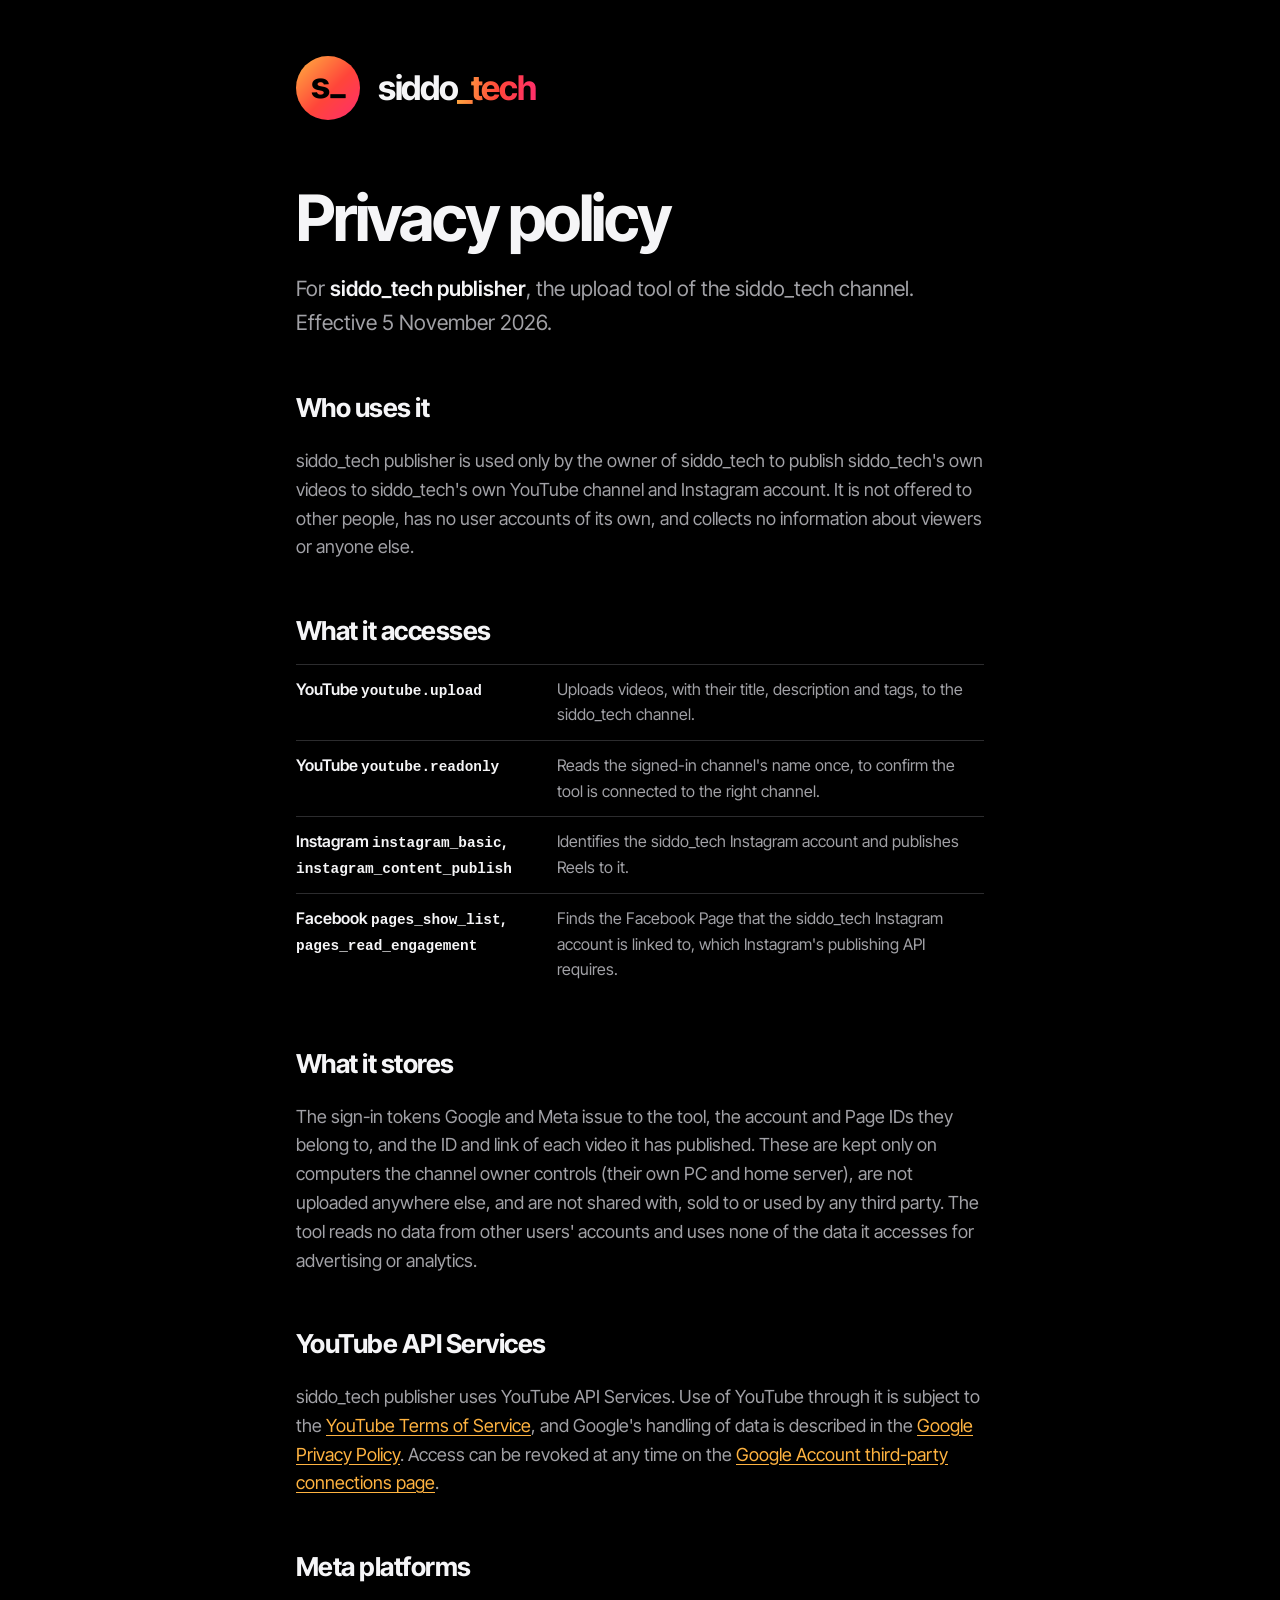
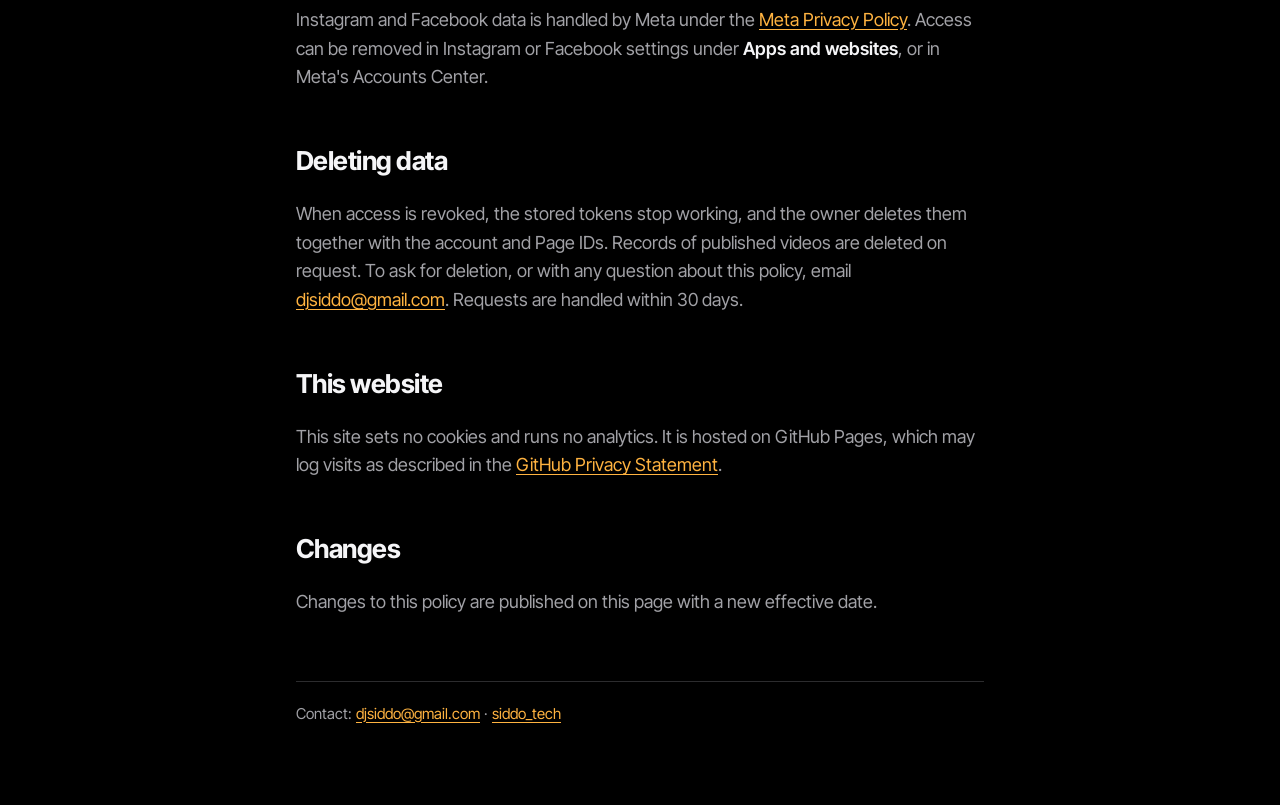
==== privacy.html @ ca2aaaca "siddo_tech homepage and privacy policy Co-Authored-By: Claude Opus 5.5 <noreply@anthropic.com>" ====
<!doctype html>
<html lang="en">
<head>
  <meta charset="utf-8">
  <meta name="viewport" content="width=device-width, initial-scale=1">
  <title>Privacy policy · siddo_tech</title>
  <meta name="description" content="Privacy policy for siddo_tech publisher, the siddo_tech channel's upload tool.">
  <link rel="icon" href="favicon.png">
  <link rel="stylesheet" href="style.css">
</head>
<body>
<main>
  <a class="lockup" href="./"><img src="avatar.png" alt=""><span class="wm">siddo<span>_tech</span></span></a>

  <h1>Privacy policy</h1>
  <p class="lede">For <strong>siddo_tech publisher</strong>, the upload tool of the siddo_tech channel. Effective 5 November 2026.</p>

  <h2>Who uses it</h2>
  <p>siddo_tech publisher is used only by the owner of siddo_tech to publish siddo_tech's own videos to siddo_tech's own YouTube channel and Instagram account. It is not offered to other people, has no user accounts of its own, and collects no information about viewers or anyone else.</p>

  <h2>What it accesses</h2>
  <table>
    <tr><th>YouTube <code>youtube.upload</code></th><td>Uploads videos, with their title, description and tags, to the siddo_tech channel.</td></tr>
    <tr><th>YouTube <code>youtube.readonly</code></th><td>Reads the signed-in channel's name once, to confirm the tool is connected to the right channel.</td></tr>
    <tr><th>Instagram <code>instagram_basic</code>, <code>instagram_content_publish</code></th><td>Identifies the siddo_tech Instagram account and publishes Reels to it.</td></tr>
    <tr><th>Facebook <code>pages_show_list</code>, <code>pages_read_engagement</code></th><td>Finds the Facebook Page that the siddo_tech Instagram account is linked to, which Instagram's publishing API requires.</td></tr>
  </table>

  <h2>What it stores</h2>
  <p>The sign-in tokens Google and Meta issue to the tool, the account and Page IDs they belong to, and the ID and link of each video it has published. These are kept only on computers the channel owner controls (their own PC and home server), are not uploaded anywhere else, and are not shared with, sold to or used by any third party. The tool reads no data from other users' accounts and uses none of the data it accesses for advertising or analytics.</p>

  <h2>YouTube API Services</h2>
  <p>siddo_tech publisher uses YouTube API Services. Use of YouTube through it is subject to the <a href="https://www.youtube.com/t/terms">YouTube Terms of Service</a>, and Google's handling of data is described in the <a href="https://policies.google.com/privacy">Google Privacy Policy</a>. Access can be revoked at any time on the <a href="https://myaccount.google.com/connections">Google Account third-party connections page</a>.</p>

  <h2>Meta platforms</h2>
  <p>Instagram and Facebook data is handled by Meta under the <a href="https://privacycenter.instagram.com/policy">Meta Privacy Policy</a>. Access can be removed in Instagram or Facebook settings under <strong>Apps and websites</strong>, or in Meta's Accounts Center.</p>

  <h2 id="deletion">Deleting data</h2>
  <p>When access is revoked, the stored tokens stop working, and the owner deletes them together with the account and Page IDs. Records of published videos are deleted on request. To ask for deletion, or with any question about this policy, email <a href="mailto:djsiddo@gmail.com">djsiddo@gmail.com</a>. Requests are handled within 30 days.</p>

  <h2>This website</h2>
  <p>This site sets no cookies and runs no analytics. It is hosted on GitHub Pages, which may log visits as described in the <a href="https://docs.github.com/site-policy/privacy-policies/github-general-privacy-statement">GitHub Privacy Statement</a>.</p>

  <h2>Changes</h2>
  <p>Changes to this policy are published on this page with a new effective date.</p>

  <footer>
    Contact: <a href="mailto:djsiddo@gmail.com">djsiddo@gmail.com</a> · <a href="./">siddo_tech</a>
  </footer>
</main>
</body>
</html>
---- style.css ----
@font-face { font-family: "Inter Tight"; font-weight: 400; font-display: swap; src: url("fonts/inter-tight-400.woff2") format("woff2"); }
@font-face { font-family: "Inter Tight"; font-weight: 600; font-display: swap; src: url("fonts/inter-tight-600.woff2") format("woff2"); }
@font-face { font-family: "Inter Tight"; font-weight: 700; font-display: swap; src: url("fonts/inter-tight-700.woff2") format("woff2"); }

:root {
  --ground: #000; --tile: #161617; --hair: #2c2c2e; --ink: #f5f5f7; --sub: #a1a1a6;
  --warm-a: #ffb340; --warm-b: #ff453a; --warm-c: #ff2d6f;
  --grad: linear-gradient(100deg, var(--warm-a) 0%, var(--warm-b) 52%, var(--warm-c) 100%);
  color-scheme: dark;
}
* { box-sizing: border-box; }
html { -webkit-text-size-adjust: 100%; }
body { margin: 0; background: var(--ground); color: var(--ink); font: 400 18px/1.6 "Inter Tight", system-ui, sans-serif; }
main { max-width: 720px; margin: 0 auto; padding: 56px 16px 80px; }
a { color: var(--warm-a); text-underline-offset: 3px; }
a:hover { color: var(--warm-b); }

.lockup { display: flex; align-items: center; gap: 18px; text-decoration: none; color: var(--ink); }
.lockup img { width: 64px; height: 64px; border-radius: 50%; }
.wm { font-weight: 700; font-size: 34px; letter-spacing: -0.04em; line-height: 1; }
.wm span { background: var(--grad); -webkit-background-clip: text; background-clip: text; color: transparent; padding-right: 0.04em; }

h1 { font-weight: 700; font-size: clamp(40px, 9vw, 64px); line-height: 1.05; letter-spacing: -0.035em; margin: 64px 0 20px; }
h1 .grad { background: var(--grad); -webkit-background-clip: text; background-clip: text; color: transparent; }
h2 { font-weight: 700; font-size: 26px; letter-spacing: -0.02em; margin: 48px 0 8px; }
p, li { color: var(--sub); }
strong { color: var(--ink); font-weight: 600; }
.lede { font-size: 21px; }

.links { display: flex; flex-wrap: wrap; gap: 12px; margin: 28px 0 0; padding: 0; list-style: none; }
.links a { display: inline-block; padding: 12px 22px; border-radius: 999px; background: var(--tile); color: var(--ink); text-decoration: none; font-weight: 600; }
.links a:hover { background: var(--hair); }

.tile { background: var(--tile); border-radius: 28px; padding: 28px; margin-top: 56px; }
.tile h2 { margin-top: 0; }
table { width: 100%; border-collapse: collapse; margin: 12px 0; font-size: 16px; }
th, td { text-align: left; vertical-align: top; padding: 12px 8px 12px 0; border-top: 1px solid var(--hair); }
th { color: var(--ink); font-weight: 600; width: 38%; }
td { color: var(--sub); }
code { font-size: 0.9em; overflow-wrap: anywhere; }
footer { margin-top: 64px; padding-top: 20px; border-top: 1px solid var(--hair); font-size: 15px; color: var(--sub); }

@media (max-width: 560px) {
  th, td { display: block; width: auto; }
  th { padding-bottom: 2px; }
  td { border-top: 0; padding-top: 0; }
}
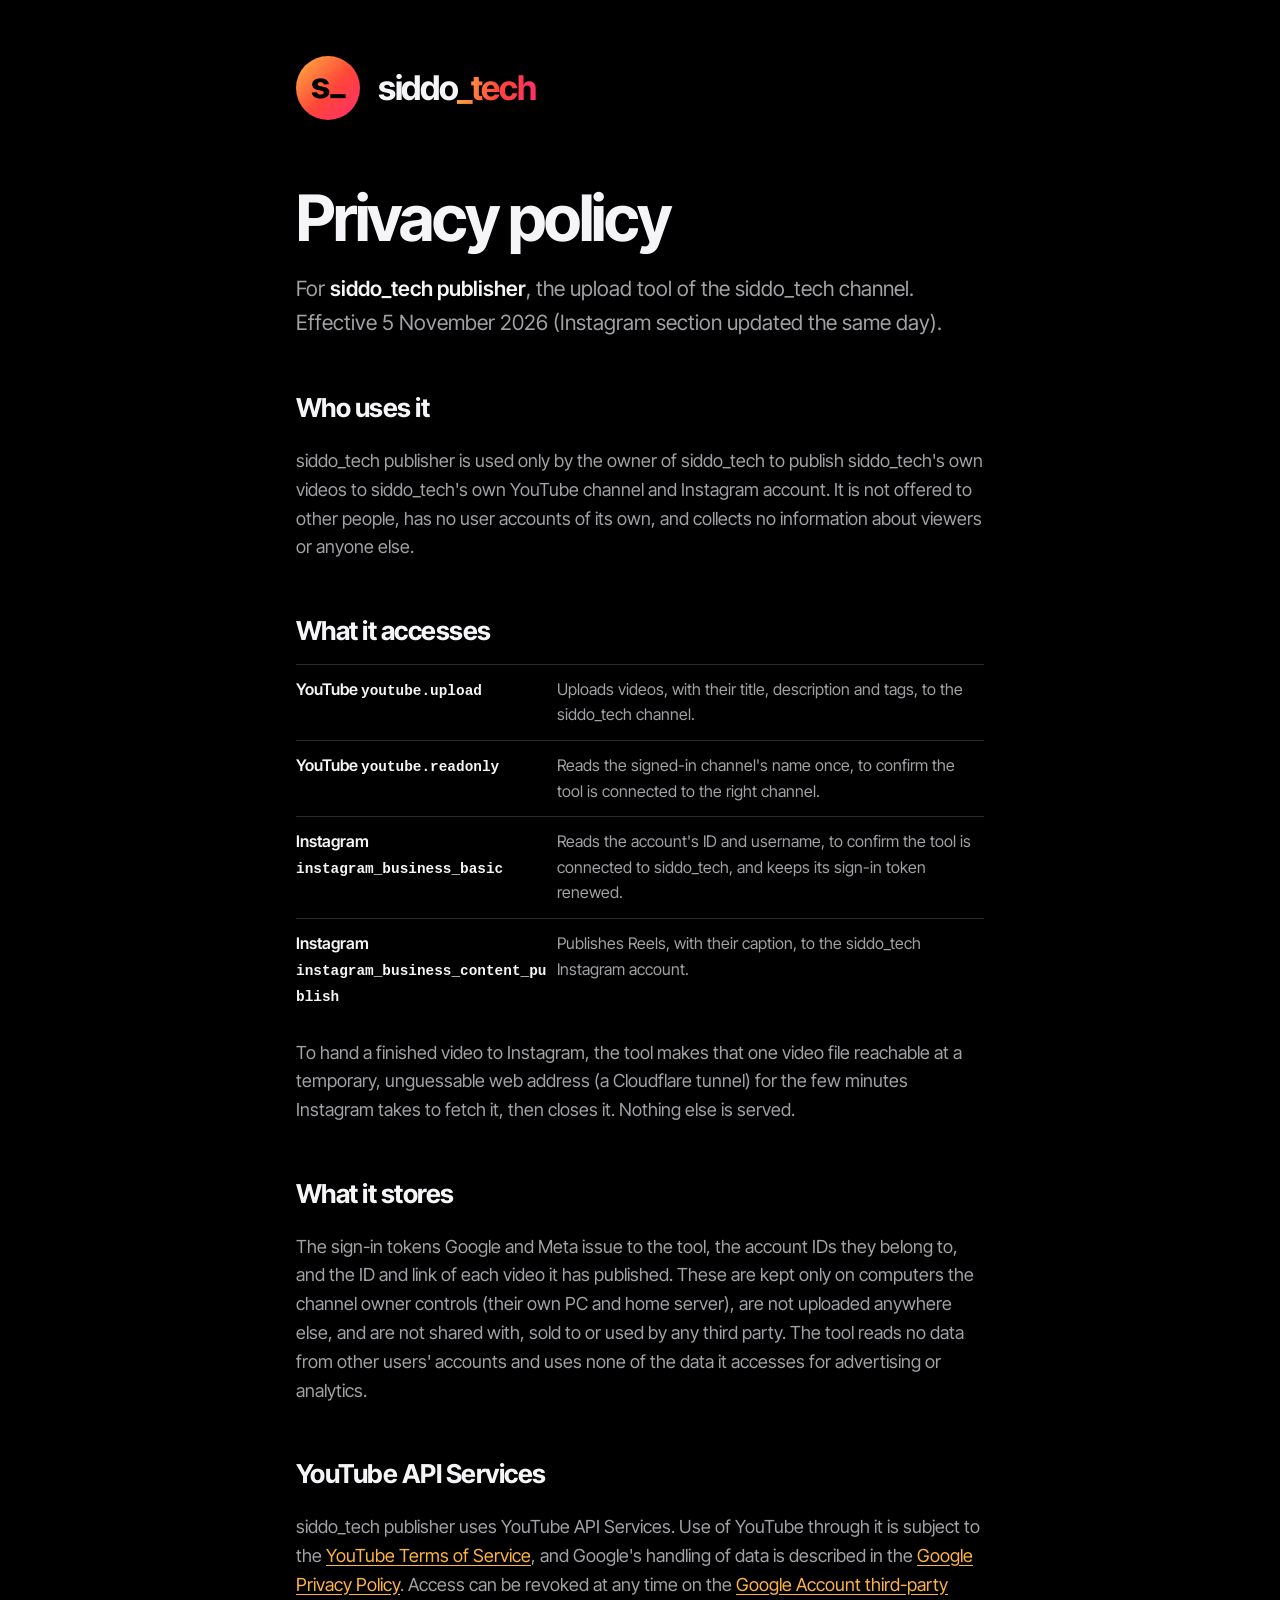
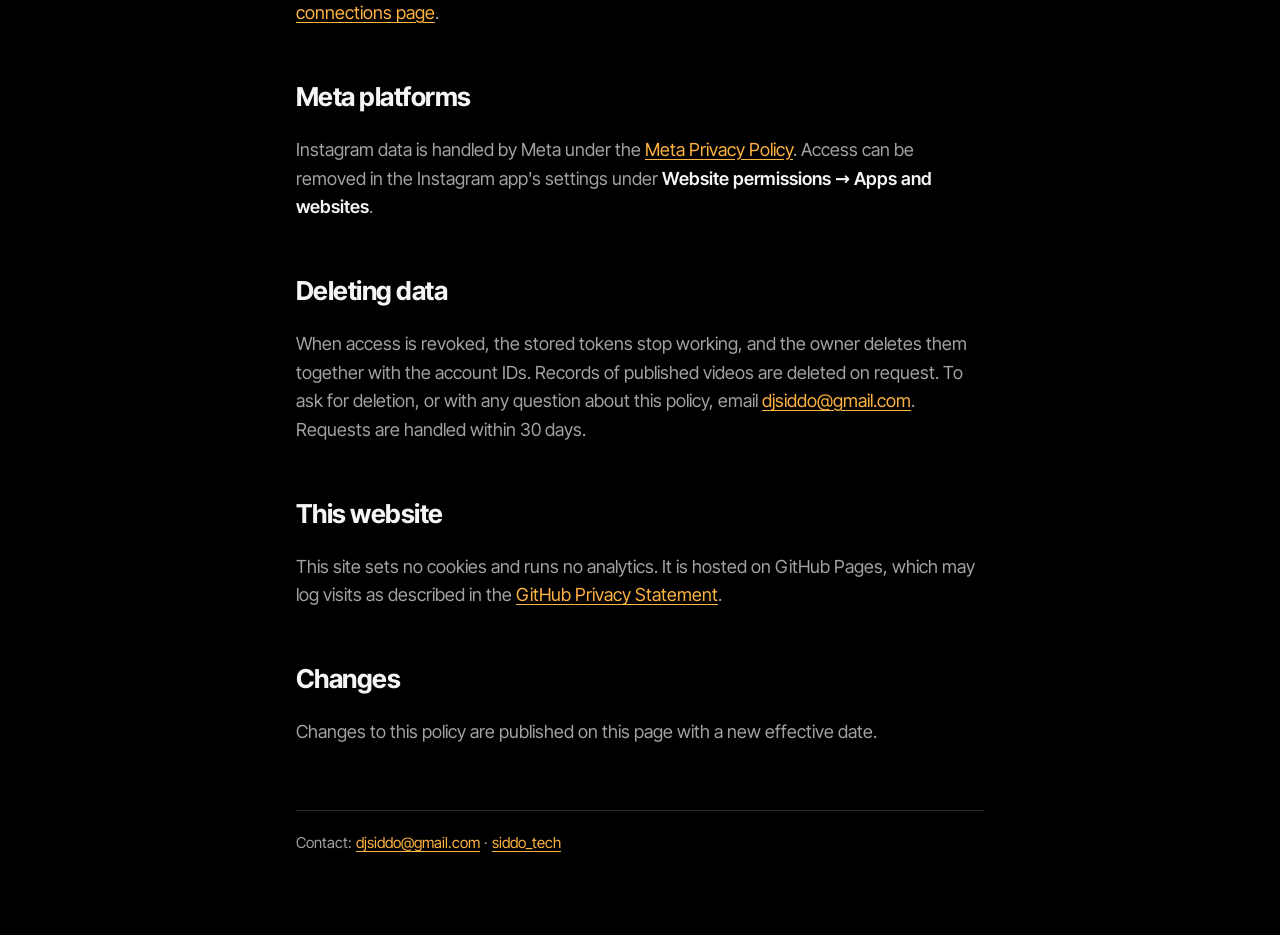
==== commit 0c5eb281: "Privacy policy: Instagram Login scopes and the temporary video URL Co-Authored-By: Claude Opus 5.5 <" ====
--- a/privacy.html
+++ b/privacy.html
@@ -13,7 +13,7 @@
   <a class="lockup" href="./"><img src="avatar.png" alt=""><span class="wm">siddo<span>_tech</span></span></a>
 
   <h1>Privacy policy</h1>
-  <p class="lede">For <strong>siddo_tech publisher</strong>, the upload tool of the siddo_tech channel. Effective 5 November 2026.</p>
+  <p class="lede">For <strong>siddo_tech publisher</strong>, the upload tool of the siddo_tech channel. Effective 5 November 2026 (Instagram section updated the same day).</p>
 
   <h2>Who uses it</h2>
   <p>siddo_tech publisher is used only by the owner of siddo_tech to publish siddo_tech's own videos to siddo_tech's own YouTube channel and Instagram account. It is not offered to other people, has no user accounts of its own, and collects no information about viewers or anyone else.</p>
@@ -22,21 +22,22 @@
   <table>
     <tr><th>YouTube <code>youtube.upload</code></th><td>Uploads videos, with their title, description and tags, to the siddo_tech channel.</td></tr>
     <tr><th>YouTube <code>youtube.readonly</code></th><td>Reads the signed-in channel's name once, to confirm the tool is connected to the right channel.</td></tr>
-    <tr><th>Instagram <code>instagram_basic</code>, <code>instagram_content_publish</code></th><td>Identifies the siddo_tech Instagram account and publishes Reels to it.</td></tr>
-    <tr><th>Facebook <code>pages_show_list</code>, <code>pages_read_engagement</code></th><td>Finds the Facebook Page that the siddo_tech Instagram account is linked to, which Instagram's publishing API requires.</td></tr>
+    <tr><th>Instagram <code>instagram_business_basic</code></th><td>Reads the account's ID and username, to confirm the tool is connected to siddo_tech, and keeps its sign-in token renewed.</td></tr>
+    <tr><th>Instagram <code>instagram_business_content_publish</code></th><td>Publishes Reels, with their caption, to the siddo_tech Instagram account.</td></tr>
   </table>
+  <p>To hand a finished video to Instagram, the tool makes that one video file reachable at a temporary, unguessable web address (a Cloudflare tunnel) for the few minutes Instagram takes to fetch it, then closes it. Nothing else is served.</p>
 
   <h2>What it stores</h2>
-  <p>The sign-in tokens Google and Meta issue to the tool, the account and Page IDs they belong to, and the ID and link of each video it has published. These are kept only on computers the channel owner controls (their own PC and home server), are not uploaded anywhere else, and are not shared with, sold to or used by any third party. The tool reads no data from other users' accounts and uses none of the data it accesses for advertising or analytics.</p>
+  <p>The sign-in tokens Google and Meta issue to the tool, the account IDs they belong to, and the ID and link of each video it has published. These are kept only on computers the channel owner controls (their own PC and home server), are not uploaded anywhere else, and are not shared with, sold to or used by any third party. The tool reads no data from other users' accounts and uses none of the data it accesses for advertising or analytics.</p>
 
   <h2>YouTube API Services</h2>
   <p>siddo_tech publisher uses YouTube API Services. Use of YouTube through it is subject to the <a href="https://www.youtube.com/t/terms">YouTube Terms of Service</a>, and Google's handling of data is described in the <a href="https://policies.google.com/privacy">Google Privacy Policy</a>. Access can be revoked at any time on the <a href="https://myaccount.google.com/connections">Google Account third-party connections page</a>.</p>
 
   <h2>Meta platforms</h2>
-  <p>Instagram and Facebook data is handled by Meta under the <a href="https://privacycenter.instagram.com/policy">Meta Privacy Policy</a>. Access can be removed in Instagram or Facebook settings under <strong>Apps and websites</strong>, or in Meta's Accounts Center.</p>
+  <p>Instagram data is handled by Meta under the <a href="https://privacycenter.instagram.com/policy">Meta Privacy Policy</a>. Access can be removed in the Instagram app's settings under <strong>Website permissions → Apps and websites</strong>.</p>
 
   <h2 id="deletion">Deleting data</h2>
-  <p>When access is revoked, the stored tokens stop working, and the owner deletes them together with the account and Page IDs. Records of published videos are deleted on request. To ask for deletion, or with any question about this policy, email <a href="mailto:djsiddo@gmail.com">djsiddo@gmail.com</a>. Requests are handled within 30 days.</p>
+  <p>When access is revoked, the stored tokens stop working, and the owner deletes them together with the account IDs. Records of published videos are deleted on request. To ask for deletion, or with any question about this policy, email <a href="mailto:djsiddo@gmail.com">djsiddo@gmail.com</a>. Requests are handled within 30 days.</p>
 
   <h2>This website</h2>
   <p>This site sets no cookies and runs no analytics. It is hosted on GitHub Pages, which may log visits as described in the <a href="https://docs.github.com/site-policy/privacy-policies/github-general-privacy-statement">GitHub Privacy Statement</a>.</p>
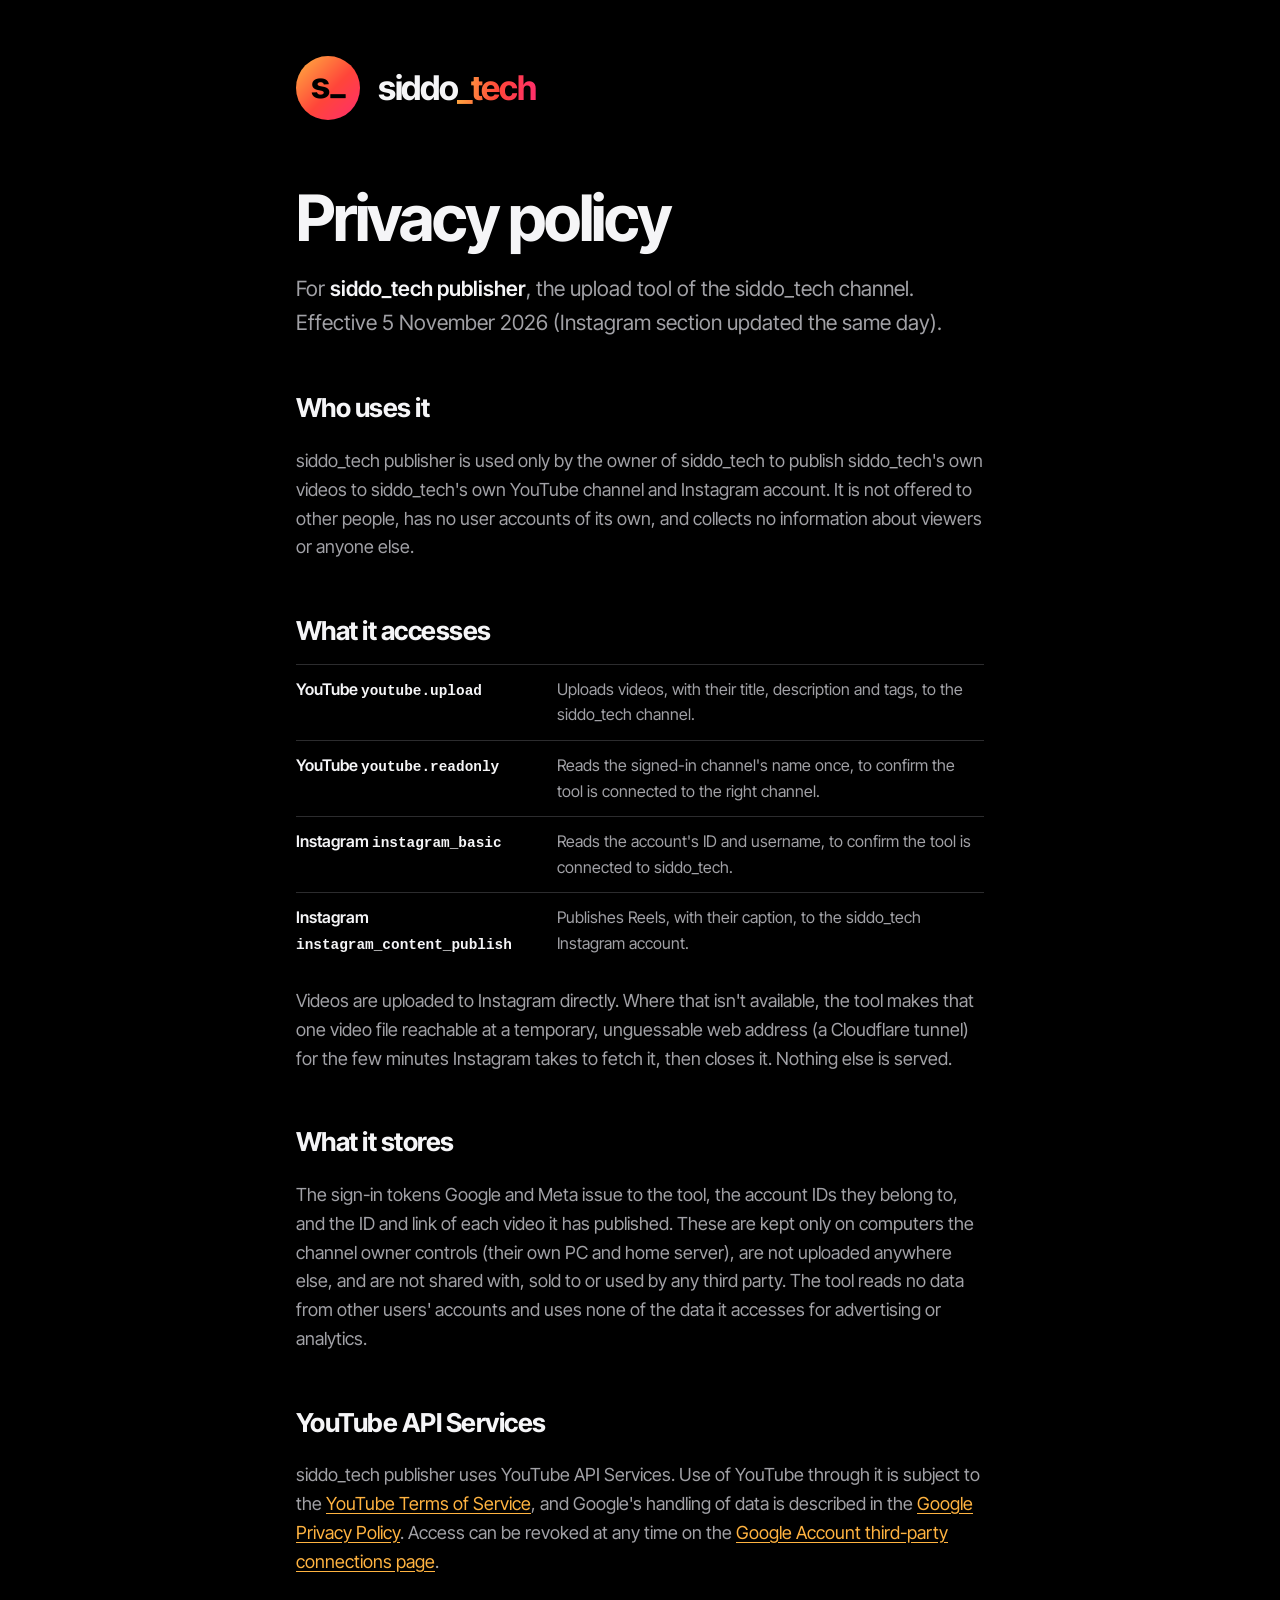
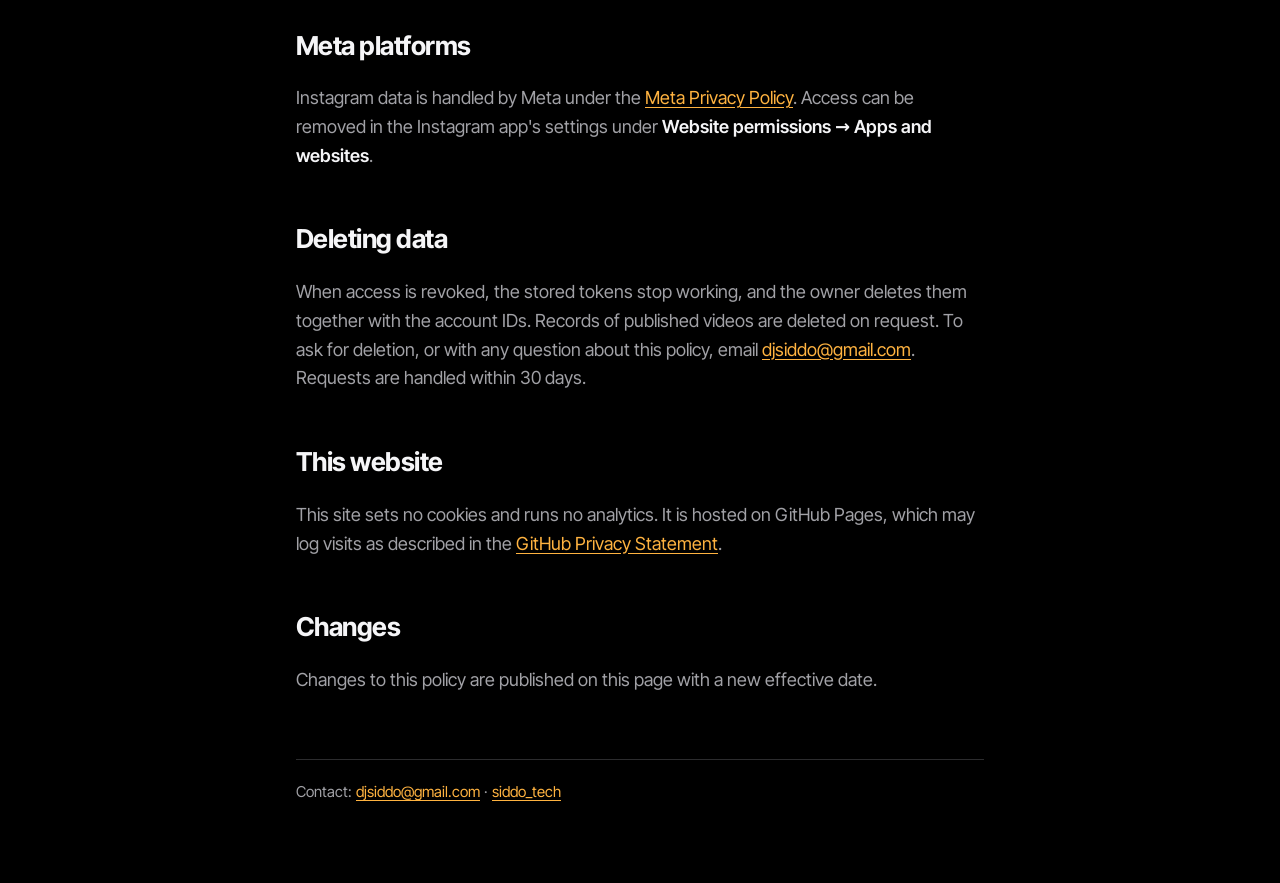
==== commit 66ea6443: "Privacy policy: Unified login permissions Co-Authored-By: Claude Opus 5.5 <noreply@anthropic.com>" ====
--- a/privacy.html
+++ b/privacy.html
@@ -22,10 +22,10 @@
   <table>
     <tr><th>YouTube <code>youtube.upload</code></th><td>Uploads videos, with their title, description and tags, to the siddo_tech channel.</td></tr>
     <tr><th>YouTube <code>youtube.readonly</code></th><td>Reads the signed-in channel's name once, to confirm the tool is connected to the right channel.</td></tr>
-    <tr><th>Instagram <code>instagram_business_basic</code></th><td>Reads the account's ID and username, to confirm the tool is connected to siddo_tech, and keeps its sign-in token renewed.</td></tr>
-    <tr><th>Instagram <code>instagram_business_content_publish</code></th><td>Publishes Reels, with their caption, to the siddo_tech Instagram account.</td></tr>
+    <tr><th>Instagram <code>instagram_basic</code></th><td>Reads the account's ID and username, to confirm the tool is connected to siddo_tech.</td></tr>
+    <tr><th>Instagram <code>instagram_content_publish</code></th><td>Publishes Reels, with their caption, to the siddo_tech Instagram account.</td></tr>
   </table>
-  <p>To hand a finished video to Instagram, the tool makes that one video file reachable at a temporary, unguessable web address (a Cloudflare tunnel) for the few minutes Instagram takes to fetch it, then closes it. Nothing else is served.</p>
+  <p>Videos are uploaded to Instagram directly. Where that isn't available, the tool makes that one video file reachable at a temporary, unguessable web address (a Cloudflare tunnel) for the few minutes Instagram takes to fetch it, then closes it. Nothing else is served.</p>
 
   <h2>What it stores</h2>
   <p>The sign-in tokens Google and Meta issue to the tool, the account IDs they belong to, and the ID and link of each video it has published. These are kept only on computers the channel owner controls (their own PC and home server), are not uploaded anywhere else, and are not shared with, sold to or used by any third party. The tool reads no data from other users' accounts and uses none of the data it accesses for advertising or analytics.</p>
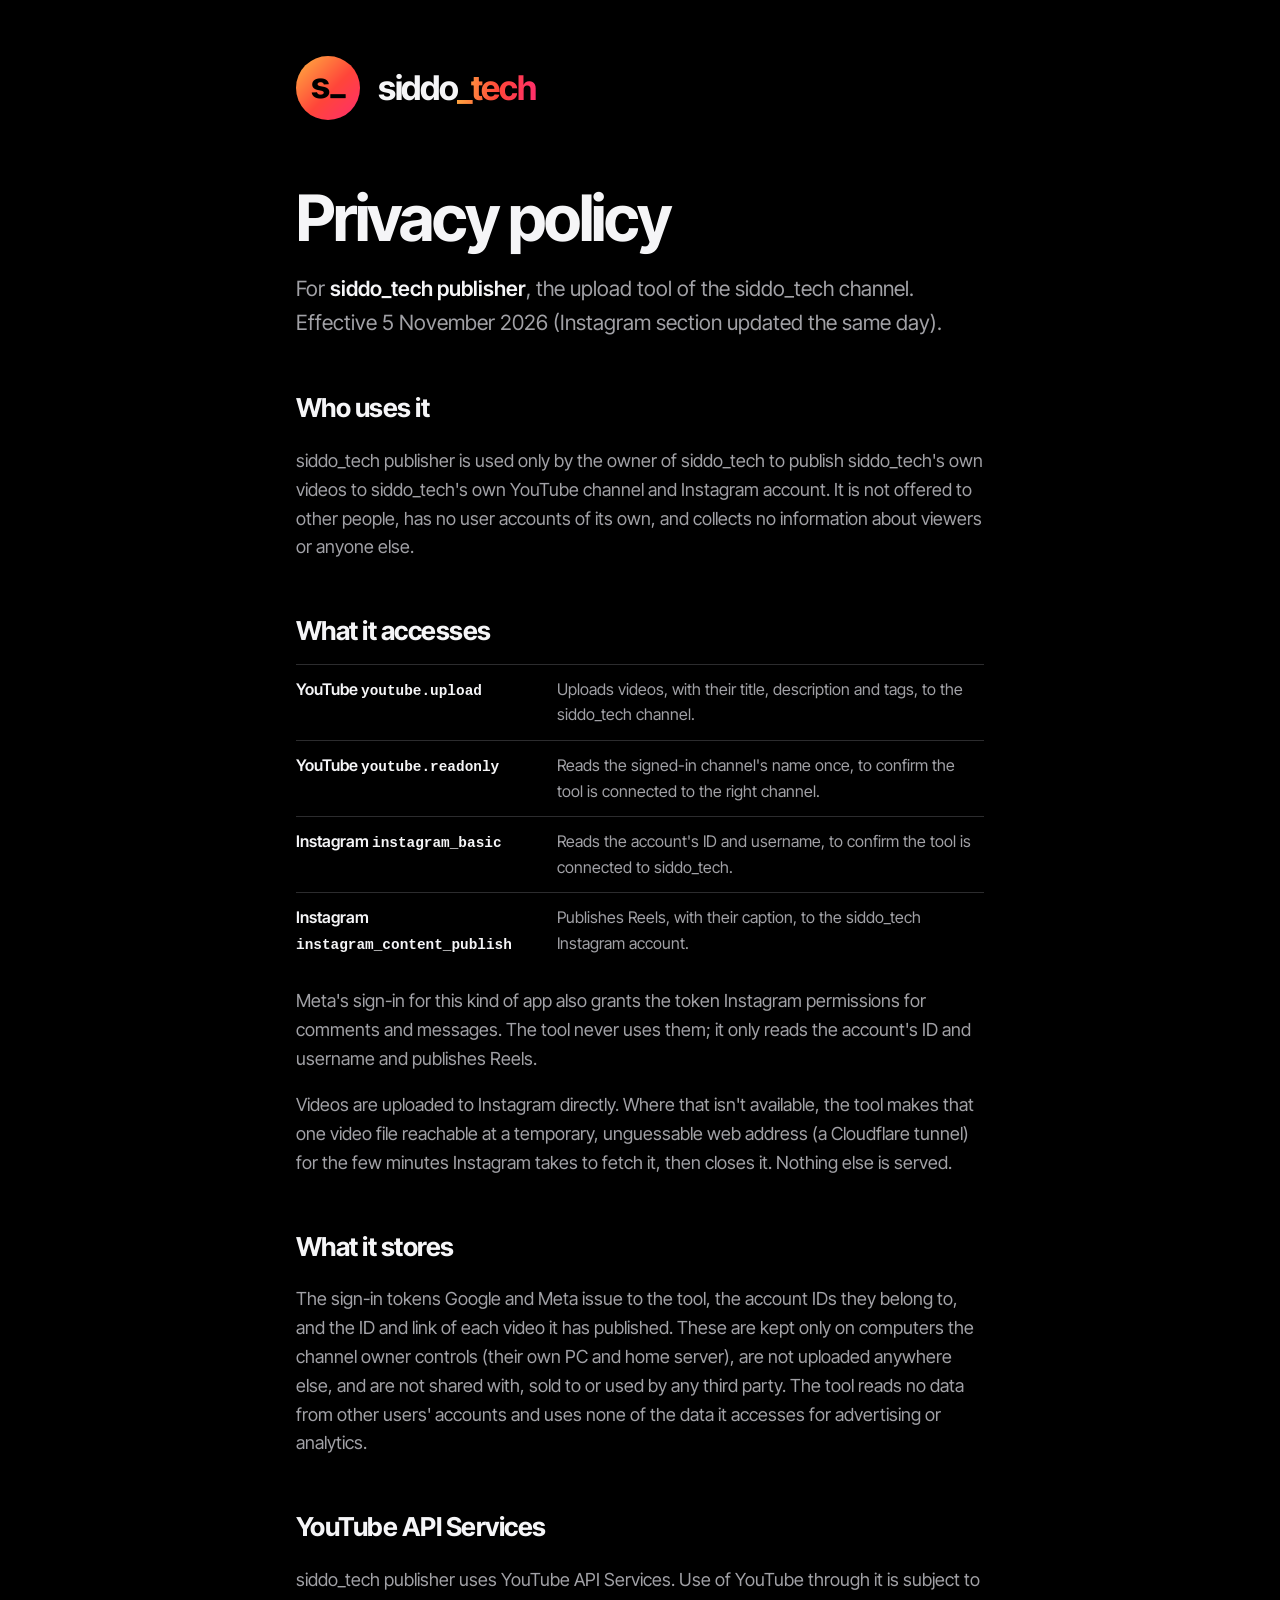
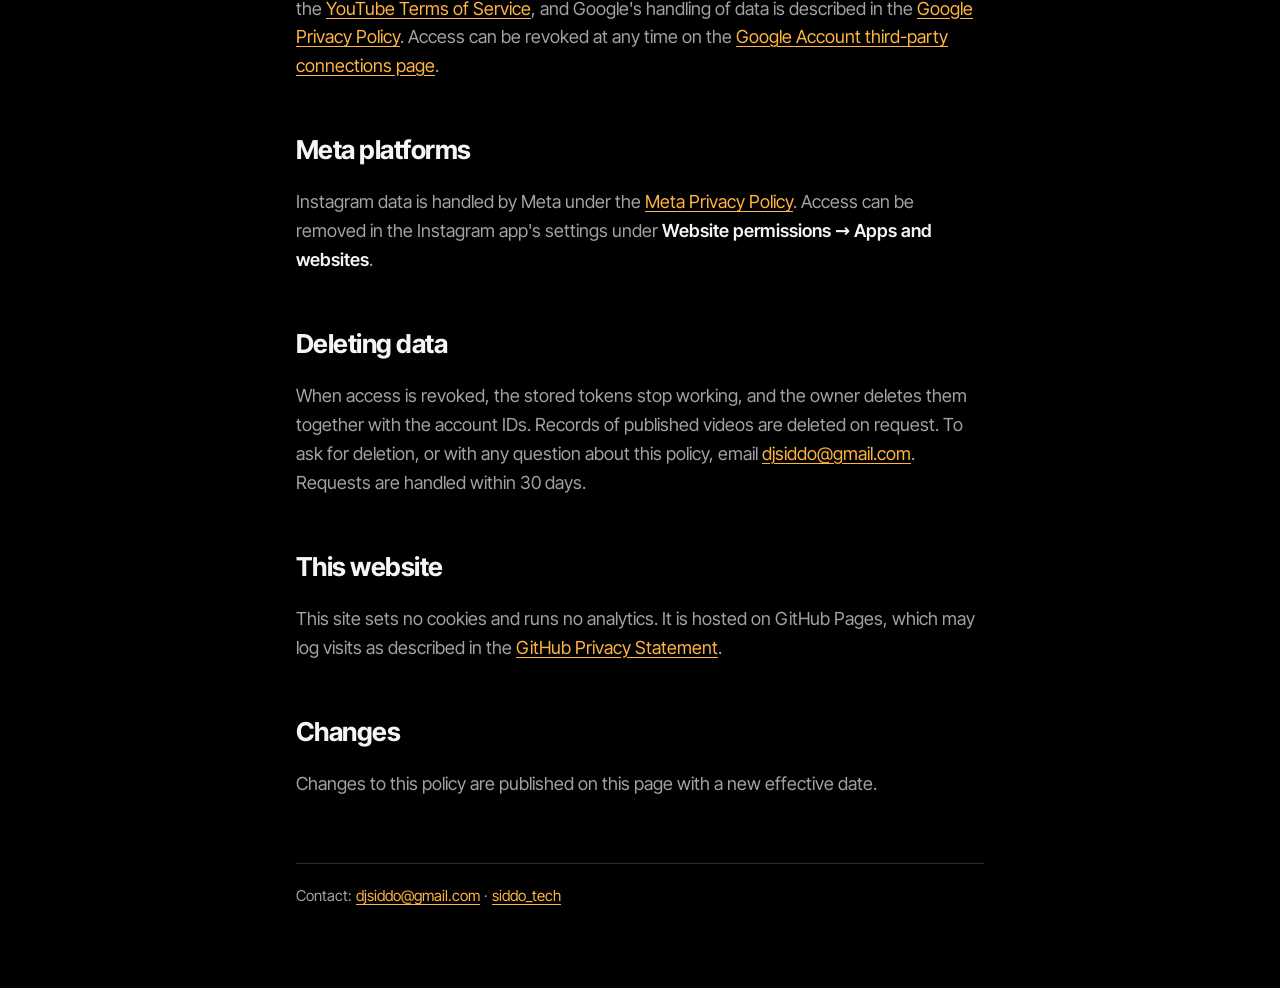
==== commit f79796b0: "Callback page for the Instagram sign-in code; policy note on unused permissions Co-Authored-By: Clau" ====
--- a/privacy.html
+++ b/privacy.html
@@ -25,6 +25,7 @@
     <tr><th>Instagram <code>instagram_basic</code></th><td>Reads the account's ID and username, to confirm the tool is connected to siddo_tech.</td></tr>
     <tr><th>Instagram <code>instagram_content_publish</code></th><td>Publishes Reels, with their caption, to the siddo_tech Instagram account.</td></tr>
   </table>
+  <p>Meta's sign-in for this kind of app also grants the token Instagram permissions for comments and messages. The tool never uses them; it only reads the account's ID and username and publishes Reels.</p>
   <p>Videos are uploaded to Instagram directly. Where that isn't available, the tool makes that one video file reachable at a temporary, unguessable web address (a Cloudflare tunnel) for the few minutes Instagram takes to fetch it, then closes it. Nothing else is served.</p>
 
   <h2>What it stores</h2>
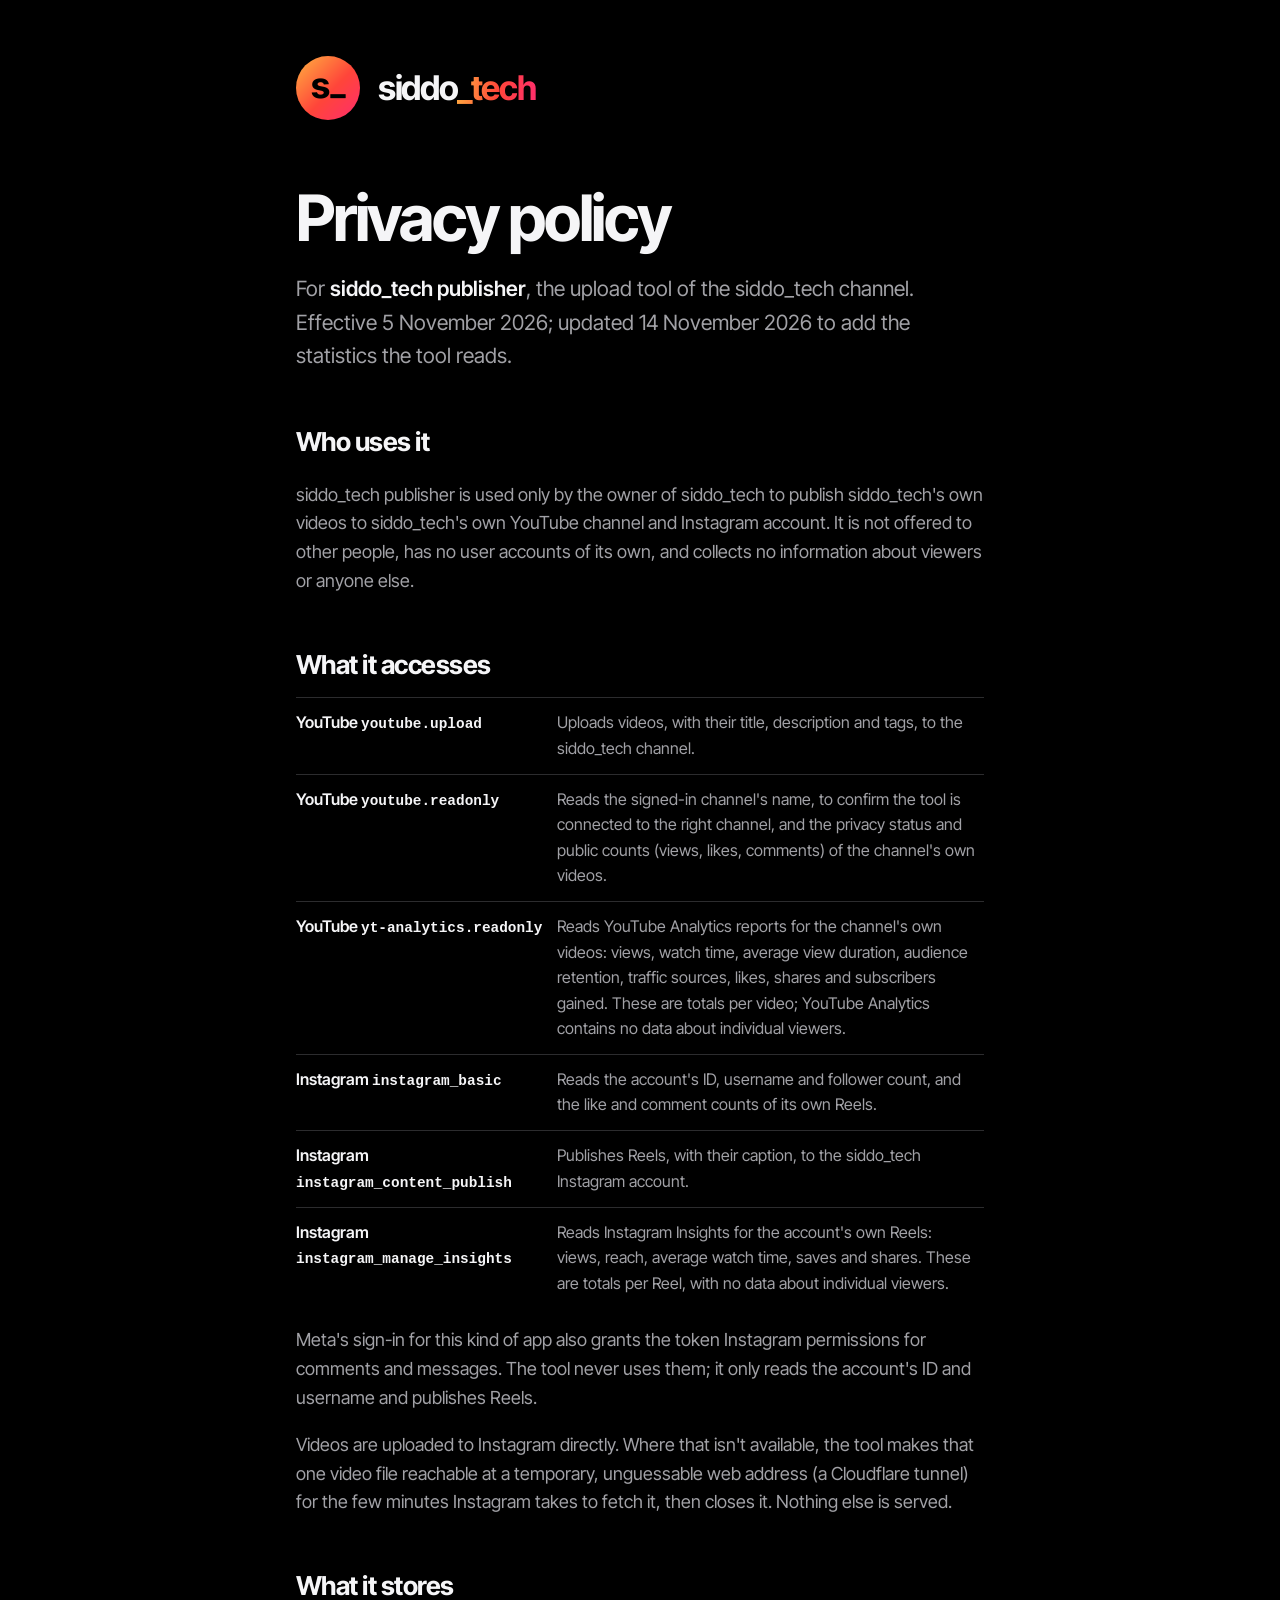
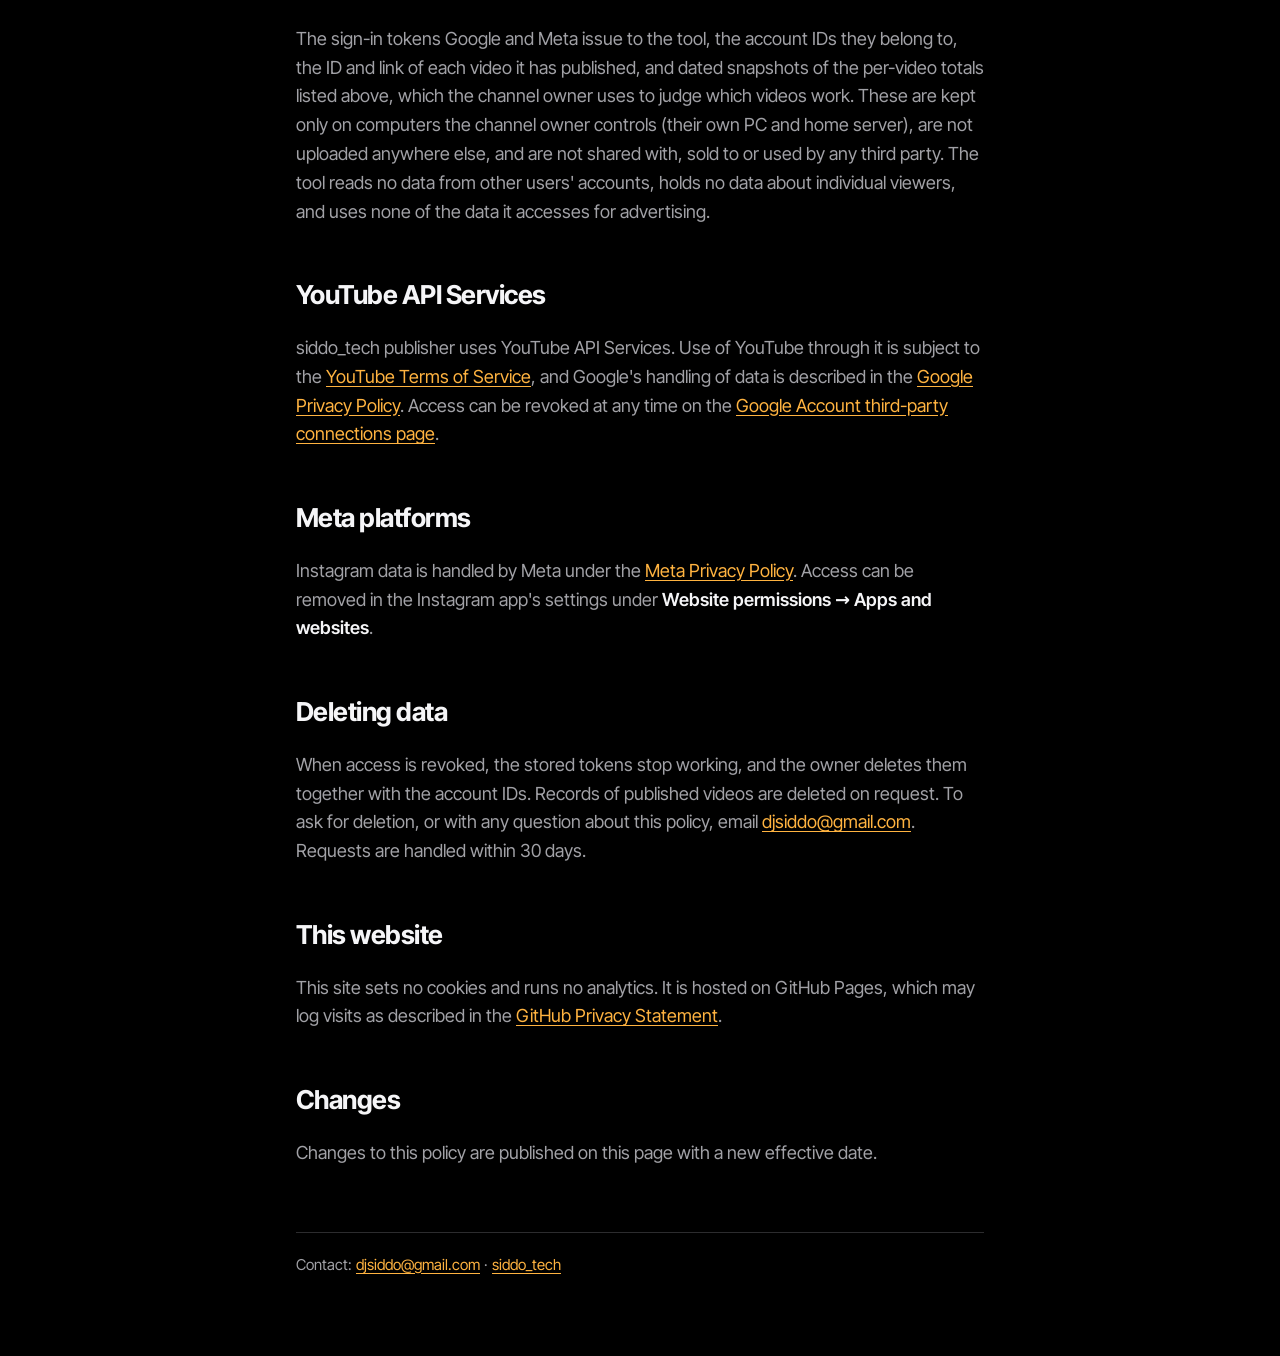
==== commit 81b8f8ac: "Privacy policy: statistics scopes (yt-analytics.readonly, instagram_manage_insights) Co-Authored-By:" ====
--- a/privacy.html
+++ b/privacy.html
@@ -13,7 +13,7 @@
   <a class="lockup" href="./"><img src="avatar.png" alt=""><span class="wm">siddo<span>_tech</span></span></a>
 
   <h1>Privacy policy</h1>
-  <p class="lede">For <strong>siddo_tech publisher</strong>, the upload tool of the siddo_tech channel. Effective 5 November 2026 (Instagram section updated the same day).</p>
+  <p class="lede">For <strong>siddo_tech publisher</strong>, the upload tool of the siddo_tech channel. Effective 5 November 2026; updated 14 November 2026 to add the statistics the tool reads.</p>
 
   <h2>Who uses it</h2>
   <p>siddo_tech publisher is used only by the owner of siddo_tech to publish siddo_tech's own videos to siddo_tech's own YouTube channel and Instagram account. It is not offered to other people, has no user accounts of its own, and collects no information about viewers or anyone else.</p>
@@ -21,15 +21,17 @@
   <h2>What it accesses</h2>
   <table>
     <tr><th>YouTube <code>youtube.upload</code></th><td>Uploads videos, with their title, description and tags, to the siddo_tech channel.</td></tr>
-    <tr><th>YouTube <code>youtube.readonly</code></th><td>Reads the signed-in channel's name once, to confirm the tool is connected to the right channel.</td></tr>
-    <tr><th>Instagram <code>instagram_basic</code></th><td>Reads the account's ID and username, to confirm the tool is connected to siddo_tech.</td></tr>
+    <tr><th>YouTube <code>youtube.readonly</code></th><td>Reads the signed-in channel's name, to confirm the tool is connected to the right channel, and the privacy status and public counts (views, likes, comments) of the channel's own videos.</td></tr>
+    <tr><th>YouTube <code>yt-analytics.readonly</code></th><td>Reads YouTube Analytics reports for the channel's own videos: views, watch time, average view duration, audience retention, traffic sources, likes, shares and subscribers gained. These are totals per video; YouTube Analytics contains no data about individual viewers.</td></tr>
+    <tr><th>Instagram <code>instagram_basic</code></th><td>Reads the account's ID, username and follower count, and the like and comment counts of its own Reels.</td></tr>
     <tr><th>Instagram <code>instagram_content_publish</code></th><td>Publishes Reels, with their caption, to the siddo_tech Instagram account.</td></tr>
+    <tr><th>Instagram <code>instagram_manage_insights</code></th><td>Reads Instagram Insights for the account's own Reels: views, reach, average watch time, saves and shares. These are totals per Reel, with no data about individual viewers.</td></tr>
   </table>
   <p>Meta's sign-in for this kind of app also grants the token Instagram permissions for comments and messages. The tool never uses them; it only reads the account's ID and username and publishes Reels.</p>
   <p>Videos are uploaded to Instagram directly. Where that isn't available, the tool makes that one video file reachable at a temporary, unguessable web address (a Cloudflare tunnel) for the few minutes Instagram takes to fetch it, then closes it. Nothing else is served.</p>
 
   <h2>What it stores</h2>
-  <p>The sign-in tokens Google and Meta issue to the tool, the account IDs they belong to, and the ID and link of each video it has published. These are kept only on computers the channel owner controls (their own PC and home server), are not uploaded anywhere else, and are not shared with, sold to or used by any third party. The tool reads no data from other users' accounts and uses none of the data it accesses for advertising or analytics.</p>
+  <p>The sign-in tokens Google and Meta issue to the tool, the account IDs they belong to, the ID and link of each video it has published, and dated snapshots of the per-video totals listed above, which the channel owner uses to judge which videos work. These are kept only on computers the channel owner controls (their own PC and home server), are not uploaded anywhere else, and are not shared with, sold to or used by any third party. The tool reads no data from other users' accounts, holds no data about individual viewers, and uses none of the data it accesses for advertising.</p>
 
   <h2>YouTube API Services</h2>
   <p>siddo_tech publisher uses YouTube API Services. Use of YouTube through it is subject to the <a href="https://www.youtube.com/t/terms">YouTube Terms of Service</a>, and Google's handling of data is described in the <a href="https://policies.google.com/privacy">Google Privacy Policy</a>. Access can be revoked at any time on the <a href="https://myaccount.google.com/connections">Google Account third-party connections page</a>.</p>
